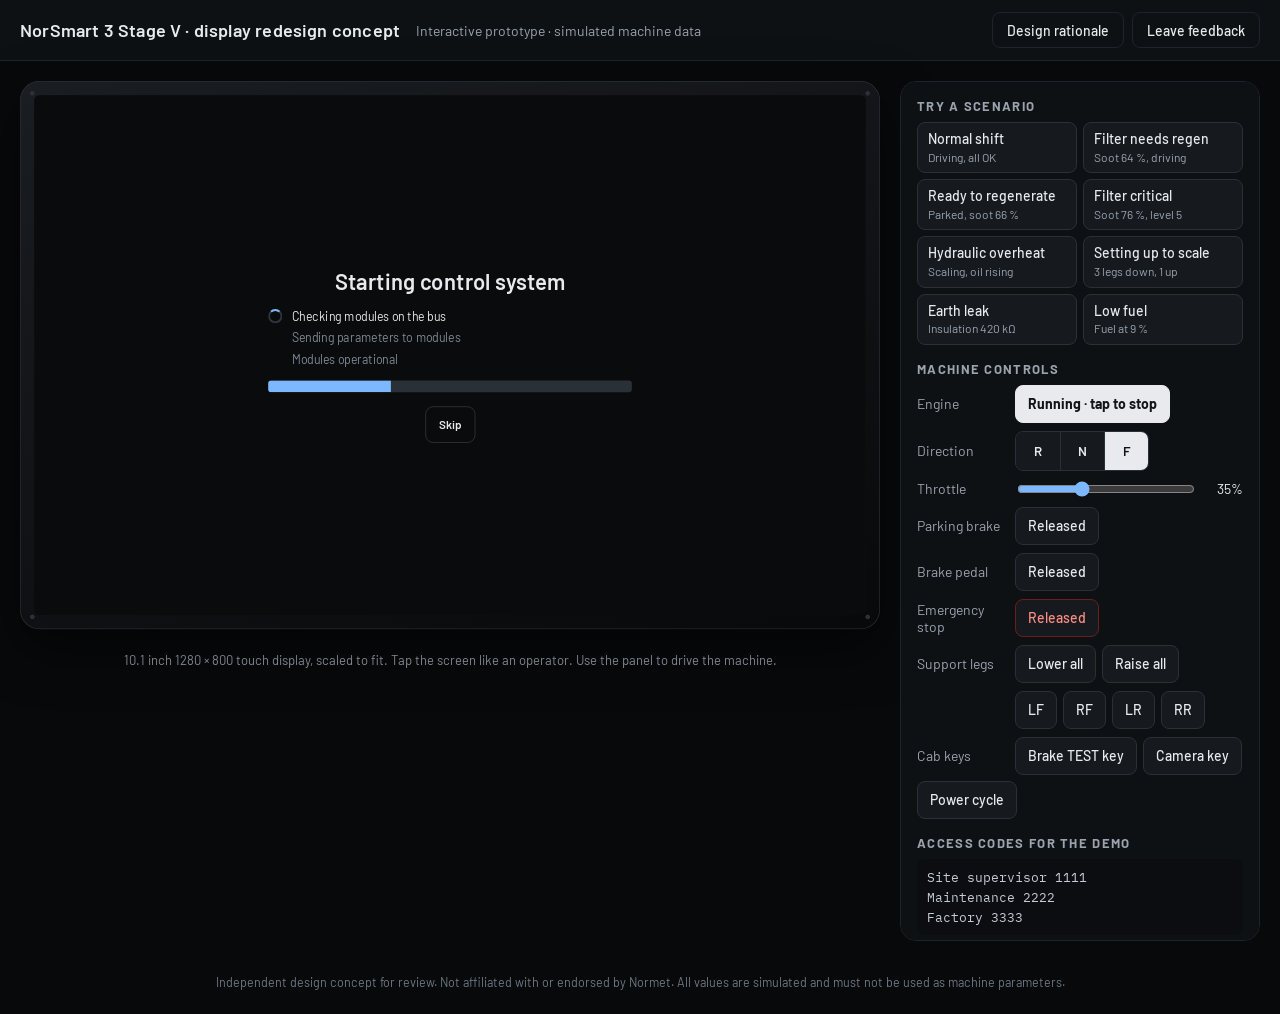
==== index.html @ 6295097f "NorSmart 3 Stage V display redesign concept: interactive prototype and rationale Co-Authored-By: Cla" ====
<!doctype html>
<html lang="en">
<head>
<meta charset="utf-8">
<meta name="viewport" content="width=device-width, initial-scale=1">
<title>NorSmart HMI Concept</title>
<meta name="description" content="Interactive redesign concept for the NorSmart 3 Stage V machine display. Simulated data.">
<link rel="preconnect" href="https://fonts.googleapis.com">
<link rel="preconnect" href="https://fonts.gstatic.com" crossorigin>
<link href="https://fonts.googleapis.com/css2?family=Barlow:wght@400;500;600;700;800&family=Barlow+Condensed:wght@500;600;700&family=IBM+Plex+Mono:wght@500&display=swap" rel="stylesheet">
<link rel="stylesheet" href="styles.css">
<link rel="icon" href="data:image/svg+xml,%3Csvg xmlns='http://www.w3.org/2000/svg' viewBox='0 0 24 24'%3E%3Crect width='24' height='24' rx='5' fill='%23121417'/%3E%3Cpath d='M5 17a7 7 0 1 1 14 0' fill='none' stroke='%237DB8FF' stroke-width='2.2' stroke-linecap='round'/%3E%3Cpath d='M12 15l3.5-3.5' stroke='%23E8EAED' stroke-width='2.2' stroke-linecap='round'/%3E%3C/svg%3E">
</head>
<body>
<header class="site-head">
  <h1>NorSmart 3 Stage V · display redesign concept</h1>
  <span class="sub">Interactive prototype · simulated machine data</span>
  <nav aria-label="Site">
    <a href="rationale.html">Design rationale</a>
    <a id="feedbackLink" href="https://github.com/ardakucuk87/norsmart-hmi-redesign/issues/new" target="_blank" rel="noopener">Leave feedback</a>
  </nav>
</header>

<div class="layout">
  <div class="stage">
    <div class="device-wrap" id="deviceWrap">
      <div class="device" id="device">
        <div class="screen" id="screen" role="application" aria-label="Machine display, 1280 by 800"></div>
      </div>
    </div>
    <p class="stage-note">10.1 inch 1280 × 800 touch display, scaled to fit. Tap the screen like an operator. Use the panel to drive the machine.</p>
  </div>

  <aside class="panel" aria-label="Reviewer controls">
    <div class="grp">
      <h2>Try a scenario</h2>
      <div class="scen" id="scenarios"></div>
    </div>

    <div class="grp">
      <h2>Machine controls</h2>
      <div class="row"><span class="lbl">Engine</span><button class="pbtn" data-p="engine" id="pEngine"></button></div>
      <div class="row"><span class="lbl">Direction</span><div class="seg" id="pDir"><button data-p="dir" data-v="R">R</button><button data-p="dir" data-v="N">N</button><button data-p="dir" data-v="F">F</button></div></div>
      <div class="row"><span class="lbl">Throttle</span><input type="range" id="pThrottle" min="0" max="100" value="35" aria-label="Throttle"><span id="pThrottleV" style="width:40px;text-align:right;font-size:14px">35%</span></div>
      <div class="row"><span class="lbl">Parking brake</span><button class="pbtn" data-p="park" id="pPark"></button></div>
      <div class="row"><span class="lbl">Brake pedal</span><button class="pbtn" data-p="pedal" id="pPedal"></button></div>
      <div class="row"><span class="lbl">Emergency stop</span><button class="pbtn estop danger" data-p="estop" id="pEstop"></button></div>
      <div class="row"><span class="lbl">Support legs</span>
        <button class="pbtn" data-p="legs" data-v="down">Lower all</button>
        <button class="pbtn" data-p="legs" data-v="up">Raise all</button>
      </div>
      <div class="row"><span class="lbl"></span>
        <button class="pbtn" data-p="leg" data-v="0" id="pLeg0">LF</button>
        <button class="pbtn" data-p="leg" data-v="1" id="pLeg1">RF</button>
        <button class="pbtn" data-p="leg" data-v="2" id="pLeg2">LR</button>
        <button class="pbtn" data-p="leg" data-v="3" id="pLeg3">RR</button>
      </div>
      <div class="row"><span class="lbl">Cab keys</span>
        <button class="pbtn" data-p="test">Brake TEST key</button>
        <button class="pbtn" data-p="camera">Camera key</button>
        <button class="pbtn" data-p="reboot">Power cycle</button>
      </div>
    </div>

    <div class="grp">
      <h2>Access codes for the demo</h2>
      <div class="codes">Site supervisor 1111<br>Maintenance 2222<br>Factory 3333</div>
    </div>

    <div class="grp">
      <h2>Things to try</h2>
      <ul class="try">
        <li>Pick “Ready to regenerate”, then run the regeneration on the Exhaust screen.</li>
        <li>Pick “Hydraulic overheat” and watch the alarm pop up and the gauge turn red.</li>
        <li>Lower the legs and try to drive. See how the display explains the block.</li>
        <li>Service: log in as Maintenance and change a parameter. Then undo it.</li>
        <li>Press the Brake TEST key and run the brake test.</li>
        <li>Switch to Day mode with the sun button at the top right.</li>
      </ul>
    </div>

    <div class="grp">
      <h2>Your notes</h2>
      <label class="sr" for="notes">Review notes</label>
      <textarea id="notes" placeholder="Type review notes here. They stay in this browser."></textarea>
      <div class="row"><button class="pbtn" id="copyNotes">Copy notes</button><span id="copyMsg" class="hint"></span></div>
    </div>
  </aside>
</div>

<p class="foot">Independent design concept for review. Not affiliated with or endorsed by Normet. All values are simulated and must not be used as machine parameters.</p>

<script src="app.js"></script>
</body>
</html>
---- styles.css ----
/* NorSmart 3 Stage V HMI redesign concept — styles */
:root {
  --page: #07090B; --page2: #0E1114; --pageLine: #1E242B; --pageTxt: #E8EAED; --pageMut: #9AA3AE;
  --scr: #121417; --top: #0C0E11; --nav: #0F1114; --panel: #1A1E23; --panel2: #15181C; --panel3: #22272E;
  --line: #262C34; --line2: #2E353E; --line3: #3A424C;
  --txt: #E8EAED; --txt2: #C5CBD3; --mut: #9AA3AE; --faint: #7F8995;
  --bar: #8D99A6; --track: #2A3038;
  --accent: #7DB8FF; --accentInk: #0B1A2B; --accentBg: #1F3A5C;
  --amber: #F2A93B; --amberInk: #1A1206; --amberTxt: #F7C77A; --amberSoft: rgba(242,169,59,.14);
  --red: #C8322A; --redInk: #FFFFFF; --redTxt: #FF6A5E; --redSoft: rgba(200,50,42,.16);
  --ok: #8FD3C7; --hot: #FF8A3D;
  --invBg: #E8EAED; --invTxt: #121417;
  --shadow: 0 30px 80px rgba(0,0,0,.55);
}
.screen.day {
  --scr: #E9ECEF; --top: #FFFFFF; --nav: #DDE2E7; --panel: #FFFFFF; --panel2: #F3F5F7; --panel3: #E6EAEE;
  --line: #CDD3DA; --line2: #C2C9D1; --line3: #A9B2BC;
  --txt: #0E1216; --txt2: #2B323A; --mut: #4E5863; --faint: #5E6873;
  --bar: #56616D; --track: #D6DBE1;
  --accent: #0B5CC4; --accentInk: #FFFFFF; --accentBg: #CFE1FA;
  --amber: #E39A1F; --amberInk: #1A1206; --amberTxt: #8A4B00; --amberSoft: rgba(227,154,31,.16);
  --red: #C02A21; --redInk: #FFFFFF; --redTxt: #B3261E; --redSoft: rgba(192,42,33,.10);
  --ok: #10795B; --hot: #C2410C;
  --invBg: #0E1216; --invTxt: #FFFFFF;
}

* { box-sizing: border-box; }
html, body { margin: 0; height: 100%; }
body {
  background: var(--page); color: var(--pageTxt);
  font-family: 'Barlow', system-ui, sans-serif; -webkit-font-smoothing: antialiased;
}
button { font-family: inherit; }
a { color: var(--accent); }

/* ---------- page shell ---------- */
.site-head {
  display: flex; align-items: center; gap: 16px; flex-wrap: wrap;
  padding: 12px 20px; border-bottom: 1px solid var(--pageLine); background: var(--page2);
}
.site-head h1 { margin: 0; font-size: 18px; font-weight: 600; letter-spacing: .01em; }
.site-head .sub { color: var(--pageMut); font-size: 14px; }
.site-head nav { margin-left: auto; display: flex; gap: 8px; flex-wrap: wrap; }
.site-head nav a, .site-head nav button {
  display: inline-flex; align-items: center; height: 36px; padding: 0 14px; border-radius: 8px;
  border: 1px solid var(--pageLine); color: var(--pageTxt); text-decoration: none; font-size: 14px; font-weight: 500;
  background: transparent; cursor: pointer;
}
.site-head nav a:hover, .site-head nav button:hover { border-color: #3A424C; background: #12161A; }

.layout { display: flex; gap: 20px; padding: 20px; align-items: flex-start; }
.stage { flex: 1; min-width: 0; display: flex; flex-direction: column; align-items: center; gap: 10px; }
.device-wrap { position: relative; }
.device {
  position: absolute; left: 0; top: 0; transform-origin: 0 0;
  padding: 22px; border-radius: 30px; background: linear-gradient(160deg, #1A1D21, #08090B);
  box-shadow: var(--shadow), inset 0 0 0 1px #2A2F35;
}
.device::after { /* mounting screws */
  content: ''; position: absolute; inset: 9px; border-radius: 22px; pointer-events: none;
  background:
    radial-gradient(circle at 10px 10px, #2C3137 3px, transparent 4px) top left / 50% 50% no-repeat,
    radial-gradient(circle at calc(100% - 10px) 10px, #2C3137 3px, transparent 4px) top right / 50% 50% no-repeat,
    radial-gradient(circle at 10px calc(100% - 10px), #2C3137 3px, transparent 4px) bottom left / 50% 50% no-repeat,
    radial-gradient(circle at calc(100% - 10px) calc(100% - 10px), #2C3137 3px, transparent 4px) bottom right / 50% 50% no-repeat;
}
.stage-note { color: var(--pageMut); font-size: 13px; text-align: center; }

/* ---------- reviewer panel ---------- */
.panel {
  width: 360px; flex: none; background: var(--page2); border: 1px solid var(--pageLine); border-radius: 16px;
  padding: 16px; display: flex; flex-direction: column; gap: 16px; position: sticky; top: 20px;
  max-height: calc(100vh - 40px); overflow: auto;
}
.panel h2 { margin: 0; font-size: 13px; font-weight: 700; letter-spacing: .1em; text-transform: uppercase; color: var(--pageMut); }
.panel .grp { display: flex; flex-direction: column; gap: 8px; }
.panel .row { display: flex; gap: 6px; flex-wrap: wrap; align-items: center; }
.panel .lbl { font-size: 14px; color: var(--pageMut); width: 92px; flex: none; }
.pbtn {
  height: 38px; padding: 0 12px; border-radius: 8px; border: 1px solid #2A3038; background: #161A1F;
  color: var(--pageTxt); font-size: 14px; font-weight: 500; cursor: pointer;
}
.pbtn:hover { border-color: #46505C; }
.pbtn.on { background: #E8EAED; color: #121417; border-color: #E8EAED; font-weight: 700; }
.pbtn.danger.on { background: #C8322A; color: #fff; border-color: #C8322A; }
.pbtn.estop { border-color: #6B1F1A; color: #FF8C82; }
.seg { display: inline-flex; border: 1px solid #2A3038; border-radius: 8px; overflow: hidden; }
.seg button { height: 38px; min-width: 44px; padding: 0 10px; border: 0; background: #161A1F; color: var(--pageTxt); font-weight: 600; cursor: pointer; }
.seg button + button { border-left: 1px solid #2A3038; }
.seg button.on { background: #E8EAED; color: #121417; }
.scen { display: grid; grid-template-columns: 1fr 1fr; gap: 6px; }
.scen .pbtn { height: auto; min-height: 44px; padding: 8px 10px; text-align: left; line-height: 1.2; }
.scen .pbtn small { display: block; color: var(--pageMut); font-size: 12px; font-weight: 400; margin-top: 2px; }
.panel input[type=range] { flex: 1; accent-color: #7DB8FF; }
.panel .hint { font-size: 13px; color: var(--pageMut); line-height: 1.45; margin: 0; }
.panel .codes { font-family: 'IBM Plex Mono', monospace; font-size: 12.5px; color: #C5CBD3; background: #0B0D10; border-radius: 8px; padding: 8px 10px; line-height: 1.6; }
.panel textarea {
  width: 100%; min-height: 90px; resize: vertical; border-radius: 8px; border: 1px solid #2A3038; background: #0B0D10;
  color: var(--pageTxt); font: 14px/1.45 'Barlow', sans-serif; padding: 8px 10px;
}
.panel ul.try { margin: 0; padding-left: 18px; font-size: 13.5px; color: #C5CBD3; line-height: 1.55; }
.foot { color: #6E7884; font-size: 12.5px; padding: 0 20px 24px; text-align: center; }

@media (max-width: 1100px) {
  .layout { flex-direction: column; align-items: stretch; padding: 12px; }
  .panel { width: auto; position: static; max-height: none; }
  .site-head { padding: 10px 14px; }
}

/* ---------- the HMI screen (1280 x 800 logical px) ---------- */
.screen {
  width: 1280px; height: 800px; position: relative; overflow: hidden; border-radius: 8px;
  background: var(--scr); color: var(--txt); display: flex; flex-direction: column;
  font-family: 'Barlow', system-ui, sans-serif; user-select: none; -webkit-user-select: none;
}
.screen button { cursor: pointer; color: inherit; }
.screen button:disabled { cursor: not-allowed; }
.screen :focus-visible { outline: 3px solid var(--accent); outline-offset: 2px; }
.dimmer { position: absolute; inset: 0; pointer-events: none; background: #000; z-index: 90; }
.num { font-family: 'Barlow Condensed', sans-serif; font-variant-numeric: tabular-nums; font-weight: 600; }
.mono { font-family: 'IBM Plex Mono', monospace; }
.mut { color: var(--mut); }

.topbar {
  height: 64px; flex: none; display: flex; align-items: center; gap: 12px; padding: 0 16px 0 14px;
  background: var(--top); border-bottom: 1px solid var(--line);
}
.chip {
  display: inline-flex; align-items: center; gap: 8px; height: 44px; padding: 0 14px; border-radius: 8px; border: 0;
  font-weight: 700; font-size: 18px; white-space: nowrap;
}
.chip svg { width: 20px; height: 20px; flex: none; }
.chip.alarm { background: var(--red); color: var(--redInk); }
.chip.warn { background: var(--amber); color: var(--amberInk); }
.chip.info { background: var(--panel3); color: var(--txt2); font-weight: 600; }
.chip.clear { background: transparent; border: 1px solid var(--line2); color: var(--mut); font-weight: 600; font-size: 17px; }
.chip.hot { background: transparent; border: 2px solid var(--hot); color: var(--hot); }
.chip.new { animation: pulse 1.2s ease-in-out infinite; }
@keyframes pulse { 50% { filter: brightness(1.25); box-shadow: 0 0 0 4px rgba(255,255,255,.12); } }
.top-title { flex: 1; min-width: 0; display: flex; align-items: baseline; justify-content: center; gap: 12px; white-space: nowrap; overflow: hidden; }
.top-title b { font-size: 22px; font-weight: 600; letter-spacing: .02em; }
.top-title span { font-size: 15px; color: var(--mut); overflow: hidden; text-overflow: ellipsis; }
.tbtn {
  display: inline-flex; align-items: center; justify-content: center; gap: 8px; height: 44px; min-width: 44px; padding: 0 12px;
  border-radius: 22px; border: 1px solid var(--line2); background: var(--panel3); color: var(--txt2); font-size: 15px; font-weight: 600;
}
.tbtn svg { width: 20px; height: 20px; }
.tbtn.lvl2 { background: #2B2440; color: #D9CCFF; border-color: #463A6B; }
.screen.day .tbtn.lvl2 { background: #ECE6FF; color: #3E2A86; border-color: #C9BDF2; }
.clock { font-family: 'Barlow Condensed', sans-serif; font-size: 26px; font-weight: 600; font-variant-numeric: tabular-nums; min-width: 66px; text-align: right; }

.body { flex: 1; display: flex; min-height: 0; }
.rail { width: 112px; flex: none; background: var(--nav); border-right: 1px solid var(--line); display: flex; flex-direction: column; gap: 6px; padding: 10px; }
.rail button {
  position: relative; height: 98px; border-radius: 12px; border: 0; background: transparent; color: var(--mut);
  display: flex; flex-direction: column; align-items: center; justify-content: center; gap: 6px; font-size: 15px; font-weight: 500;
}
.rail button svg { width: 28px; height: 28px; }
.rail button:hover { background: var(--panel3); color: var(--txt); }
.rail button.on { background: var(--accentBg); color: var(--txt); font-weight: 700; }
.rail .dot { position: absolute; top: 14px; right: 24px; width: 12px; height: 12px; border-radius: 6px; background: var(--amber); }
.rail .dot.red { background: var(--red); }
.rail .badge { position: absolute; top: 10px; right: 16px; min-width: 24px; height: 24px; padding: 0 6px; border-radius: 12px; background: var(--red); color: #fff; font-size: 14px; font-weight: 700; display: flex; align-items: center; justify-content: center; }

.main { flex: 1; min-width: 0; padding: 20px 24px; display: flex; gap: 20px; position: relative; }
.col { display: flex; flex-direction: column; gap: 16px; min-width: 0; }
.card { background: var(--panel); border: 1px solid var(--line); border-radius: 16px; }
.card.pad { padding: 16px 22px; }
.card.warn { border-color: var(--amber); }
.card.alarm { border-color: var(--red); }
.card-h { display: flex; justify-content: space-between; align-items: baseline; gap: 12px; }
.card-h h2, .card-h h3 { margin: 0; font-size: 22px; font-weight: 600; }
.card-h h3 { font-size: 17px; }
.kicker { font-size: 13px; font-weight: 700; letter-spacing: .08em; text-transform: uppercase; color: var(--mut); }

.btn {
  display: inline-flex; align-items: center; justify-content: center; gap: 8px; min-height: 56px; padding: 0 20px;
  border-radius: 12px; border: 1px solid var(--line3); background: transparent; color: var(--txt); font-size: 18px; font-weight: 600;
}
.btn svg { width: 22px; height: 22px; }
.btn:hover:not(:disabled) { background: var(--panel3); }
.btn.pri { background: var(--invBg); color: var(--invTxt); border-color: var(--invBg); font-weight: 700; }
.btn.pri:hover:not(:disabled) { filter: brightness(.92); background: var(--invBg); }
.btn.go { background: var(--accent); color: var(--accentInk); border-color: var(--accent); font-weight: 700; }
.btn.go:hover:not(:disabled) { filter: brightness(1.08); background: var(--accent); }
.btn.amber { background: var(--amber); color: var(--amberInk); border-color: var(--amber); font-weight: 700; }
.btn.amber:hover:not(:disabled) { filter: brightness(1.06); background: var(--amber); }
.btn.danger { background: var(--red); color: #fff; border-color: var(--red); font-weight: 700; }
.btn.danger:hover:not(:disabled) { filter: brightness(1.08); background: var(--red); }
.btn:disabled { background: var(--panel3); color: var(--faint); border-color: var(--panel3); }
.btn.sm { min-height: 44px; padding: 0 14px; font-size: 16px; border-radius: 10px; }
.btn.block { width: 100%; }

.pill { display: inline-flex; align-items: center; height: 30px; padding: 0 10px; border-radius: 6px; font-size: 15px; font-weight: 700; white-space: nowrap; }
.pill.on { background: var(--invBg); color: var(--invTxt); }
.pill.off { border: 1px solid var(--line3); color: var(--mut); font-weight: 600; }
.pill.warn { background: var(--amber); color: var(--amberInk); }
.pill.alarm { background: var(--red); color: #fff; }
.pill.ok { border: 1px solid var(--ok); color: var(--ok); }
.pill.acc { background: var(--accent); color: var(--accentInk); }

.okdot, .baddot, .alarmdot { flex: none; width: 22px; height: 22px; border-radius: 11px; }
.okdot { background: var(--ok); }
.baddot { border: 3px solid var(--amber); }
.alarmdot { border: 3px solid var(--red); }

/* gauges */
.gauge { flex: 1; display: grid; grid-template-columns: 178px minmax(0,1fr) 122px; align-items: center; gap: 16px; border-bottom: 1px solid var(--line); }
.gauge:last-child { border-bottom: 0; }
.gauge .gl { font-size: 17px; font-weight: 500; color: var(--txt2); }
.gauge .gv { text-align: right; font-size: 28px; }
.gauge .gv small { font-family: 'Barlow', sans-serif; font-size: 15px; font-weight: 500; color: var(--mut); }
.track { position: relative; height: 12px; border-radius: 3px; background: var(--track); }
.fill { position: absolute; left: 0; top: 0; bottom: 0; border-radius: 3px; background: var(--bar); transition: width .25s linear; }
.tick { position: absolute; top: -5px; bottom: -5px; width: 3px; margin-left: -1px; border-radius: 1px; background: var(--txt); opacity: .9; }
.st-warn .gl, .st-warn .gv { color: var(--amberTxt); }
.st-warn .fill { background: var(--amber); }
.st-alarm .gl, .st-alarm .gv { color: var(--redTxt); }
.st-alarm .fill { background: var(--redTxt); }
.st-alarm { background: var(--redSoft); border-radius: 8px; }

.dirbox { width: 64px; height: 64px; border-radius: 12px; border: 1px solid var(--line2); color: var(--faint); display: flex; align-items: center; justify-content: center; font-family: 'Barlow Condensed', sans-serif; font-size: 36px; font-weight: 600; }
.dirbox.on { background: var(--invBg); color: var(--invTxt); border-color: var(--invBg); font-weight: 700; }

.ind {
  display: inline-flex; align-items: center; gap: 8px; height: 46px; padding: 0 14px; border-radius: 10px; border: 0;
  font-size: 16px; font-weight: 600; white-space: nowrap; background: var(--panel3); color: var(--txt2);
}
.ind.alarm { background: var(--red); color: #fff; }
.ind.warn { background: var(--amber); color: var(--amberInk); }
.ind.go { background: transparent; border: 1px solid var(--line2); }

.hold { position: relative; overflow: hidden; }
.hold .prog { position: absolute; left: 0; top: 0; bottom: 0; width: 0; background: var(--accent); opacity: .35; }
.hold.holding .prog { width: 100%; transition: width 2s linear; }

/* tabs */
.tabs { display: flex; gap: 6px; background: var(--panel2); border: 1px solid var(--line); border-radius: 12px; padding: 5px; }
.tabs button { flex: 1; height: 50px; border-radius: 8px; border: 0; background: transparent; color: var(--mut); font-size: 17px; font-weight: 600; }
.tabs button.on { background: var(--invBg); color: var(--invTxt); }

/* lists */
.alist { display: flex; flex-direction: column; gap: 8px; overflow: auto; flex: 1; padding-right: 2px; }
.arow {
  display: flex; align-items: center; gap: 14px; min-height: 86px; padding: 10px 14px; border-radius: 14px; width: 100%;
  background: var(--panel); border: 2px solid var(--line); text-align: left;
}
.arow.sel { border-color: var(--accent); background: var(--panel3); }
.sev { flex: none; width: 40px; height: 40px; display: flex; align-items: center; justify-content: center; font-weight: 800; font-size: 22px; }
.sev.alarm { background: var(--red); color: #fff; border-radius: 6px; }
.sev.warn { background: var(--amber); color: var(--amberInk); border-radius: 20px; }
.sev.info { background: var(--panel3); color: var(--txt); border-radius: 4px; border: 1px solid var(--line3); }
.arow .t { font-size: 18px; font-weight: 600; color: var(--txt); display: block; }
.arow .s { font-size: 15px; color: var(--mut); display: block; margin-top: 2px; }
.empty { flex: 1; display: flex; flex-direction: column; align-items: center; justify-content: center; gap: 10px; color: var(--mut); font-size: 18px; text-align: center; }

.check { display: flex; align-items: center; gap: 14px; min-height: 50px; padding: 4px 8px 4px 14px; border-radius: 10px; background: var(--panel2); border: 1px solid transparent; }
.check.bad { border-color: var(--amber); }
.check .ct { flex: 1; font-size: 17px; line-height: 1.25; }
.check .ct small { display: block; font-size: 14.5px; color: var(--mut); }
.check .cv { font-size: 15px; color: var(--mut); font-variant-numeric: tabular-nums; white-space: nowrap; }

.kv { display: grid; grid-template-columns: repeat(2, minmax(0,1fr)); gap: 8px 20px; }
.kv > div { display: flex; align-items: center; justify-content: space-between; gap: 10px; min-height: 46px; padding: 0 12px; border-radius: 8px; background: var(--panel2); font-size: 16px; }
.kv > div > span:first-child { color: var(--txt2); }
.stat { background: var(--panel); border: 1px solid var(--line); border-radius: 12px; padding: 10px 14px; }
.stat .k { font-size: 14px; color: var(--mut); }
.stat .v { font-family: 'Barlow Condensed', sans-serif; font-size: 30px; font-weight: 600; font-variant-numeric: tabular-nums; }
.stat .v small { font-family: 'Barlow', sans-serif; font-size: 15px; font-weight: 500; color: var(--mut); }

/* legs diagram */
.legmap { position: relative; width: 440px; flex: none; overflow: hidden; }
.legmap .part { position: absolute; border-radius: 6px; background: var(--line3); }
.legbtn {
  position: absolute; width: 128px; height: 80px; border-radius: 12px; display: flex; flex-direction: column; align-items: center; justify-content: center; gap: 2px;
  border: 3px solid var(--line3); background: var(--line3); color: var(--txt);
}
.legbtn.up { background: var(--amberSoft); color: var(--amberTxt); border-color: var(--amber); }
.legbtn.moving { border-style: dashed; }
.legbtn.sel { outline: 4px solid var(--accent); outline-offset: 3px; }
.legbtn small { font-size: 15px; font-weight: 600; opacity: .85; }
.legbtn b { font-size: 19px; }

/* service directory */
.dir { flex: 1; display: grid; grid-template-columns: repeat(2, minmax(0,1fr)); gap: 12px; align-content: start; overflow: auto; }
.dgrp { background: var(--panel); border: 1px solid var(--line); border-radius: 14px; padding: 12px 14px; display: flex; flex-direction: column; gap: 10px; }
.dgrp .items { display: flex; flex-wrap: wrap; gap: 8px; }
.ditem { height: 44px; padding: 0 12px; border-radius: 8px; border: 1px solid var(--line2); background: var(--panel3); color: var(--txt); font-size: 15px; font-weight: 500; display: inline-flex; align-items: center; gap: 6px; }
.ditem:hover { border-color: var(--accent); }
.ditem.sel { background: var(--accentBg); border-color: var(--accent); }
.ditem.locked { background: transparent; border-style: dashed; color: var(--mut); }
.ditem svg { width: 15px; height: 15px; }
.search { display: flex; align-items: center; gap: 12px; height: 56px; padding: 0 8px 0 16px; border-radius: 12px; background: var(--panel); border: 1px solid var(--line2); }
.search input { flex: 1; height: 100%; border: 0; background: transparent; color: var(--txt); font: 500 18px 'Barlow', sans-serif; outline: none; }
.search input::placeholder { color: var(--faint); }
.search svg { width: 22px; height: 22px; color: var(--mut); }

.keypad { display: grid; grid-template-columns: repeat(3, minmax(0,1fr)); gap: 8px; }
.keypad button { height: 54px; border-radius: 10px; border: 1px solid var(--line2); background: var(--panel3); font: 600 24px 'Barlow Condensed', sans-serif; }
.keypad button:hover { border-color: var(--accent); }
.entry { display: flex; align-items: baseline; justify-content: space-between; height: 74px; padding: 0 18px; border-radius: 12px; background: var(--panel2); border: 2px solid var(--line2); }
.entry.bad { border-color: var(--redTxt); }
.entry.chg { border-color: var(--amber); }
.entry .num { font-size: 50px; }

.prow { display: flex; align-items: center; gap: 12px; min-height: 62px; padding: 6px 8px 6px 14px; border-radius: 10px; background: var(--panel2); border: 1px solid transparent; width: 100%; text-align: left; }
.prow:hover { border-color: var(--line3); }
.prow .pn { flex: 1; font-size: 17px; }
.prow .pn small { display: block; font-size: 14px; color: var(--mut); }
.prow .pv { font-size: 24px; }

.progress { height: 18px; border-radius: 5px; background: var(--track); overflow: hidden; }
.progress > div { height: 100%; background: var(--accent); transition: width .25s linear; }

.table { width: 100%; border-collapse: collapse; font-size: 16px; }
.table td, .table th { text-align: left; padding: 10px 8px; border-bottom: 1px solid var(--line); }
.table th { font-size: 13px; color: var(--mut); text-transform: uppercase; letter-spacing: .06em; font-weight: 700; }
.table td.r, .table th.r { text-align: right; font-variant-numeric: tabular-nums; }

.mod { display: flex; align-items: center; gap: 12px; min-height: 52px; padding: 4px 12px; border-radius: 10px; background: var(--panel2); border: 2px solid transparent; width: 100%; text-align: left; font-size: 16px; }
.mod.sel { border-color: var(--accent); }
.mod .mn { flex: 1; }

/* overlays */
.overlay { position: absolute; inset: 0; z-index: 50; background: rgba(5,7,9,.72); display: flex; align-items: center; justify-content: center; }
.screen.day .overlay { background: rgba(20,24,28,.45); }
.dialog { width: 720px; max-height: 720px; background: var(--panel); border: 1px solid var(--line2); border-radius: 18px; padding: 26px 30px; display: flex; flex-direction: column; gap: 16px; box-shadow: 0 20px 60px rgba(0,0,0,.5); }
.dialog.alarm { border: 3px solid var(--red); }
.dialog.wide { width: 1040px; }
.dialog h2 { margin: 0; font-size: 30px; line-height: 1.15; font-weight: 600; }
.dialog p { margin: 0; font-size: 18px; line-height: 1.45; color: var(--txt2); }
.dialog .acts { display: flex; gap: 12px; margin-top: 4px; }
.dialog .acts .btn { flex: 1; }
.lvlgrid { display: grid; grid-template-columns: repeat(4, minmax(0,1fr)); gap: 10px; }
.lvl { min-height: 96px; border-radius: 12px; border: 2px solid var(--line2); background: var(--panel2); padding: 10px 12px; text-align: left; display: flex; flex-direction: column; gap: 4px; }
.lvl b { font-size: 18px; }
.lvl small { font-size: 14px; color: var(--mut); line-height: 1.3; }
.lvl.sel { border-color: var(--accent); background: var(--accentBg); }
.indgrid { display: grid; grid-template-columns: repeat(3, minmax(0,1fr)); gap: 8px; overflow: auto; }
.indcell { display: flex; align-items: center; gap: 10px; min-height: 50px; padding: 4px 12px; border-radius: 10px; background: var(--panel2); font-size: 16px; }
.indcell .lamp { flex: none; width: 16px; height: 16px; border-radius: 8px; border: 2px solid var(--line3); }
.indcell.on-info .lamp { background: var(--txt2); border-color: var(--txt2); }
.indcell.on-warn { background: var(--amberSoft); }
.indcell.on-warn .lamp { background: var(--amber); border-color: var(--amber); }
.indcell.on-alarm { background: var(--redSoft); }
.indcell.on-alarm .lamp { background: var(--red); border-color: var(--red); }
.indcell.off { color: var(--mut); }

.toast {
  position: absolute; left: 50%; bottom: 26px; transform: translateX(-50%); z-index: 70;
  background: var(--invBg); color: var(--invTxt); border-radius: 12px; padding: 14px 22px; font-size: 18px; font-weight: 600;
  box-shadow: 0 10px 30px rgba(0,0,0,.4); display: flex; align-items: center; gap: 12px; max-width: 900px;
}
.toast svg { width: 22px; height: 22px; flex: none; }

/* camera */
.cam { position: absolute; inset: 0; z-index: 60; background: #000; display: flex; flex-direction: column; }
.cam-view { flex: 1; position: relative; overflow: hidden; background: radial-gradient(ellipse at 50% 35%, #3a3a36 0%, #1d1d1b 45%, #0a0a09 80%); }
.cam-view.front { background: radial-gradient(ellipse at 50% 40%, #39403f 0%, #1a1f1e 50%, #070908 82%); }
.cam-view.boom { background: radial-gradient(ellipse at 50% 30%, #4a4237 0%, #231f1a 45%, #0b0a08 80%); }
.cam-view .noise { position: absolute; inset: 0; opacity: .08; background-image: repeating-linear-gradient(0deg, #fff 0 1px, transparent 1px 3px); animation: scan 6s linear infinite; }
@keyframes scan { to { background-position: 0 300px; } }
.cam-view .rock { position: absolute; border-radius: 40%; background: #2b2a26; filter: blur(2px); }
.cam-guide { position: absolute; left: 50%; bottom: 0; transform: translateX(-50%); width: 760px; height: 520px; }
.cam-guide i { position: absolute; left: 0; right: 0; height: 4px; border-radius: 2px; }
.cam-bar { height: 96px; display: flex; align-items: center; gap: 12px; padding: 0 20px; background: #0C0E11; border-top: 1px solid #262C34; color: #E8EAED; }
.cam-tag { position: absolute; top: 18px; left: 20px; background: rgba(0,0,0,.55); color: #fff; padding: 8px 14px; border-radius: 8px; font-size: 18px; font-weight: 600; }
.cam-rec { position: absolute; top: 18px; right: 20px; background: rgba(0,0,0,.55); color: #fff; padding: 8px 14px; border-radius: 8px; font-size: 16px; font-family: 'IBM Plex Mono', monospace; }

/* boot */
.boot { position: absolute; inset: 0; z-index: 80; background: #090B0D; color: #E8EAED; display: flex; flex-direction: column; align-items: center; justify-content: center; gap: 22px; }
.boot h2 { margin: 0; font-size: 34px; font-weight: 600; }
.boot .steps { width: 560px; display: flex; flex-direction: column; gap: 10px; }
.boot .step { display: flex; align-items: center; gap: 14px; font-size: 19px; color: #7F8995; }
.boot .step.done { color: #E8EAED; }
.boot .step.now { color: #E8EAED; }
.boot .spin { width: 22px; height: 22px; border-radius: 11px; border: 3px solid #2E353E; border-top-color: #7DB8FF; animation: spin .8s linear infinite; flex: none; }
@keyframes spin { to { transform: rotate(360deg); } }
.boot .progress { width: 560px; background: #2A3038; }

.scroll { overflow: auto; }
.mini { font-size: 15px; color: var(--mut); line-height: 1.4; margin: 0; }
.sr { position: absolute; width: 1px; height: 1px; overflow: hidden; clip: rect(0 0 0 0); white-space: nowrap; }
.blink { animation: blink 1s steps(2, start) infinite; }
@keyframes blink { to { visibility: hidden; } }
@media (prefers-reduced-motion: reduce) { .chip.new, .blink, .cam-view .noise { animation: none; } }
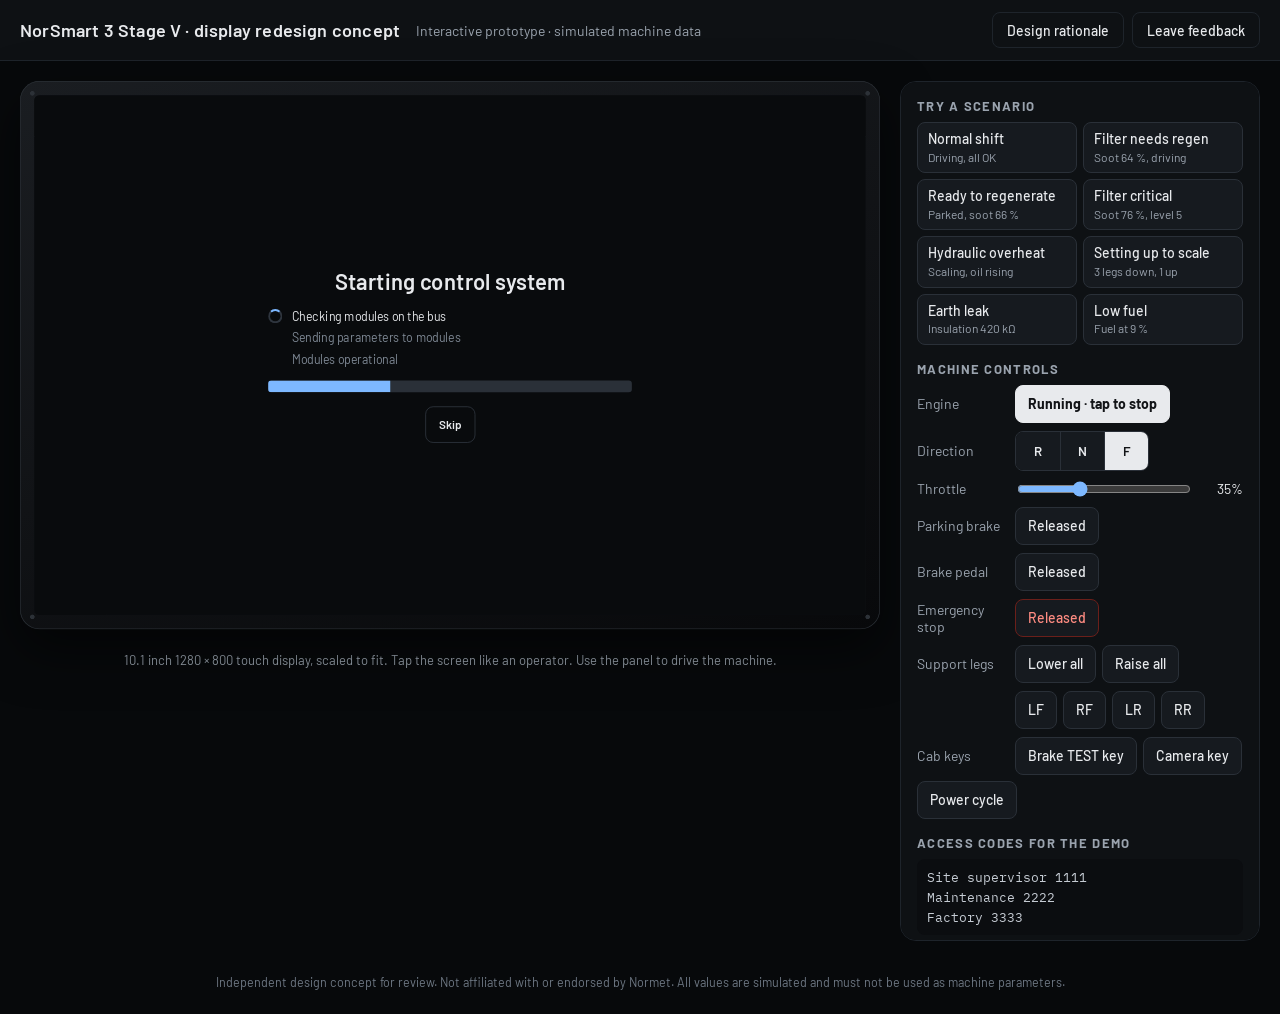
==== commit e993edc0: "Add English/Turkish language switch across display, reviewer panel and rationale - EN/TR toggle in t" ====
--- a/index.html
+++ b/index.html
@@ -4,20 +4,20 @@
 <meta charset="utf-8">
 <meta name="viewport" content="width=device-width, initial-scale=1">
 <title>NorSmart HMI Concept</title>
-<meta name="description" content="Interactive redesign concept for the NorSmart 3 Stage V machine display. Simulated data.">
+<meta name="description" content="Interactive redesign concept for the NorSmart 3 Stage V machine display, in English and Turkish. Simulated data.">
 <link rel="preconnect" href="https://fonts.googleapis.com">
 <link rel="preconnect" href="https://fonts.gstatic.com" crossorigin>
 <link href="https://fonts.googleapis.com/css2?family=Barlow:wght@400;500;600;700;800&family=Barlow+Condensed:wght@500;600;700&family=IBM+Plex+Mono:wght@500&display=swap" rel="stylesheet">
-<link rel="stylesheet" href="styles.css">
+<link rel="stylesheet" href="styles.css?v=3">
 <link rel="icon" href="data:image/svg+xml,%3Csvg xmlns='http://www.w3.org/2000/svg' viewBox='0 0 24 24'%3E%3Crect width='24' height='24' rx='5' fill='%23121417'/%3E%3Cpath d='M5 17a7 7 0 1 1 14 0' fill='none' stroke='%237DB8FF' stroke-width='2.2' stroke-linecap='round'/%3E%3Cpath d='M12 15l3.5-3.5' stroke='%23E8EAED' stroke-width='2.2' stroke-linecap='round'/%3E%3C/svg%3E">
 </head>
 <body>
 <header class="site-head">
-  <h1>NorSmart 3 Stage V · display redesign concept</h1>
-  <span class="sub">Interactive prototype · simulated machine data</span>
+  <h1 data-i18n="NorSmart 3 Stage V · display redesign concept">NorSmart 3 Stage V · display redesign concept</h1>
+  <span class="sub" data-i18n="Interactive prototype · simulated machine data">Interactive prototype · simulated machine data</span>
   <nav aria-label="Site">
-    <a href="rationale.html">Design rationale</a>
-    <a id="feedbackLink" href="https://github.com/ardakucuk87/norsmart-hmi-redesign/issues/new" target="_blank" rel="noopener">Leave feedback</a>
+    <a id="rationaleLink" href="rationale.html" data-i18n="Design rationale">Design rationale</a>
+    <a id="feedbackLink" href="https://github.com/ardakucuk87/norsmart-hmi-redesign/issues/new" target="_blank" rel="noopener" data-i18n="Leave feedback">Leave feedback</a>
   </nav>
 </header>
 
@@ -28,68 +28,70 @@
         <div class="screen" id="screen" role="application" aria-label="Machine display, 1280 by 800"></div>
       </div>
     </div>
-    <p class="stage-note">10.1 inch 1280 × 800 touch display, scaled to fit. Tap the screen like an operator. Use the panel to drive the machine.</p>
+    <p class="stage-note" data-i18n="10.1 inch 1280 × 800 touch display, scaled to fit. Tap the screen like an operator. Use the panel to drive the machine.">10.1 inch 1280 × 800 touch display, scaled to fit. Tap the screen like an operator. Use the panel to drive the machine.</p>
   </div>
 
   <aside class="panel" aria-label="Reviewer controls">
     <div class="grp">
-      <h2>Try a scenario</h2>
+      <h2 data-i18n="Try a scenario">Try a scenario</h2>
       <div class="scen" id="scenarios"></div>
     </div>
 
     <div class="grp">
-      <h2>Machine controls</h2>
-      <div class="row"><span class="lbl">Engine</span><button class="pbtn" data-p="engine" id="pEngine"></button></div>
-      <div class="row"><span class="lbl">Direction</span><div class="seg" id="pDir"><button data-p="dir" data-v="R">R</button><button data-p="dir" data-v="N">N</button><button data-p="dir" data-v="F">F</button></div></div>
-      <div class="row"><span class="lbl">Throttle</span><input type="range" id="pThrottle" min="0" max="100" value="35" aria-label="Throttle"><span id="pThrottleV" style="width:40px;text-align:right;font-size:14px">35%</span></div>
-      <div class="row"><span class="lbl">Parking brake</span><button class="pbtn" data-p="park" id="pPark"></button></div>
-      <div class="row"><span class="lbl">Brake pedal</span><button class="pbtn" data-p="pedal" id="pPedal"></button></div>
-      <div class="row"><span class="lbl">Emergency stop</span><button class="pbtn estop danger" data-p="estop" id="pEstop"></button></div>
-      <div class="row"><span class="lbl">Support legs</span>
-        <button class="pbtn" data-p="legs" data-v="down">Lower all</button>
-        <button class="pbtn" data-p="legs" data-v="up">Raise all</button>
+      <h2 data-i18n="Machine controls">Machine controls</h2>
+      <div class="row"><span class="lbl" data-i18n="Engine">Engine</span><button class="pbtn" data-p="engine" id="pEngine"></button></div>
+      <div class="row"><span class="lbl" data-i18n="Direction">Direction</span><div class="seg" id="pDir"><button data-p="dir" data-v="R">R</button><button data-p="dir" data-v="N">N</button><button data-p="dir" data-v="F">F</button></div></div>
+      <div class="row"><span class="lbl" data-i18n="Throttle">Throttle</span><input type="range" id="pThrottle" min="0" max="100" value="35" aria-label="Throttle" data-i18n-aria="Throttle"><span id="pThrottleV" style="width:44px;text-align:right;font-size:14px">35%</span></div>
+      <div class="row"><span class="lbl" data-i18n="Parking brake">Parking brake</span><button class="pbtn" data-p="park" id="pPark"></button></div>
+      <div class="row"><span class="lbl" data-i18n="Brake pedal">Brake pedal</span><button class="pbtn" data-p="pedal" id="pPedal"></button></div>
+      <div class="row"><span class="lbl" data-i18n="Emergency stop">Emergency stop</span><button class="pbtn estop danger" data-p="estop" id="pEstop"></button></div>
+      <div class="row"><span class="lbl" data-i18n="Support legs">Support legs</span>
+        <button class="pbtn" data-p="legs" data-v="down" data-i18n="Lower all">Lower all</button>
+        <button class="pbtn" data-p="legs" data-v="up" data-i18n="Raise all">Raise all</button>
       </div>
       <div class="row"><span class="lbl"></span>
-        <button class="pbtn" data-p="leg" data-v="0" id="pLeg0">LF</button>
-        <button class="pbtn" data-p="leg" data-v="1" id="pLeg1">RF</button>
-        <button class="pbtn" data-p="leg" data-v="2" id="pLeg2">LR</button>
-        <button class="pbtn" data-p="leg" data-v="3" id="pLeg3">RR</button>
+        <button class="pbtn" data-p="leg" data-v="0" id="pLeg0" data-i18n="LF">LF</button>
+        <button class="pbtn" data-p="leg" data-v="1" id="pLeg1" data-i18n="RF">RF</button>
+        <button class="pbtn" data-p="leg" data-v="2" id="pLeg2" data-i18n="LR">LR</button>
+        <button class="pbtn" data-p="leg" data-v="3" id="pLeg3" data-i18n="RR">RR</button>
       </div>
-      <div class="row"><span class="lbl">Cab keys</span>
-        <button class="pbtn" data-p="test">Brake TEST key</button>
-        <button class="pbtn" data-p="camera">Camera key</button>
-        <button class="pbtn" data-p="reboot">Power cycle</button>
+      <div class="row"><span class="lbl" data-i18n="Cab keys">Cab keys</span>
+        <button class="pbtn" data-p="test" data-i18n="Brake TEST key">Brake TEST key</button>
+        <button class="pbtn" data-p="camera" data-i18n="Camera key">Camera key</button>
+        <button class="pbtn" data-p="reboot" data-i18n="Power cycle">Power cycle</button>
       </div>
     </div>
 
     <div class="grp">
-      <h2>Access codes for the demo</h2>
-      <div class="codes">Site supervisor 1111<br>Maintenance 2222<br>Factory 3333</div>
+      <h2 data-i18n="Access codes for the demo">Access codes for the demo</h2>
+      <div class="codes"><span data-i18n="Site supervisor">Site supervisor</span> 1111<br><span data-i18n="Maintenance">Maintenance</span> 2222<br><span data-i18n="Factory">Factory</span> 3333</div>
     </div>
 
     <div class="grp">
-      <h2>Things to try</h2>
+      <h2 data-i18n="Things to try">Things to try</h2>
       <ul class="try">
-        <li>Pick “Ready to regenerate”, then run the regeneration on the Exhaust screen.</li>
-        <li>Pick “Hydraulic overheat” and watch the alarm pop up and the gauge turn red.</li>
-        <li>Lower the legs and try to drive. See how the display explains the block.</li>
-        <li>Service: log in as Maintenance and change a parameter. Then undo it.</li>
-        <li>Press the Brake TEST key and run the brake test.</li>
-        <li>Switch to Day mode with the sun button at the top right.</li>
+        <li data-i18n="Switch the language with the EN / TR button at the top of the display.">Switch the language with the EN / TR button at the top of the display.</li>
+        <li data-i18n="Pick “Ready to regenerate”, then run the regeneration on the Exhaust screen.">Pick “Ready to regenerate”, then run the regeneration on the Exhaust screen.</li>
+        <li data-i18n="Pick “Hydraulic overheat” and watch the alarm pop up and the gauge turn red.">Pick “Hydraulic overheat” and watch the alarm pop up and the gauge turn red.</li>
+        <li data-i18n="Lower the legs and try to drive. See how the display explains the block.">Lower the legs and try to drive. See how the display explains the block.</li>
+        <li data-i18n="Service: log in as Maintenance and change a parameter. Then undo it.">Service: log in as Maintenance and change a parameter. Then undo it.</li>
+        <li data-i18n="Press the Brake TEST key and run the brake test.">Press the Brake TEST key and run the brake test.</li>
+        <li data-i18n="Switch to Day mode with the sun button at the top right.">Switch to Day mode with the sun button at the top right.</li>
       </ul>
     </div>
 
     <div class="grp">
-      <h2>Your notes</h2>
-      <label class="sr" for="notes">Review notes</label>
-      <textarea id="notes" placeholder="Type review notes here. They stay in this browser."></textarea>
-      <div class="row"><button class="pbtn" id="copyNotes">Copy notes</button><span id="copyMsg" class="hint"></span></div>
+      <h2 data-i18n="Your notes">Your notes</h2>
+      <label class="sr" for="notes" data-i18n="Review notes">Review notes</label>
+      <textarea id="notes" placeholder="Type review notes here. They stay in this browser." data-i18n-ph="Type review notes here. They stay in this browser."></textarea>
+      <div class="row"><button class="pbtn" id="copyNotes" data-i18n="Copy notes">Copy notes</button><span id="copyMsg" class="hint"></span></div>
     </div>
   </aside>
 </div>
 
-<p class="foot">Independent design concept for review. Not affiliated with or endorsed by Normet. All values are simulated and must not be used as machine parameters.</p>
+<p class="foot" data-i18n="Independent design concept for review. Not affiliated with or endorsed by Normet. All values are simulated and must not be used as machine parameters.">Independent design concept for review. Not affiliated with or endorsed by Normet. All values are simulated and must not be used as machine parameters.</p>
 
-<script src="app.js"></script>
+<script src="i18n.js?v=3"></script>
+<script src="app.js?v=3"></script>
 </body>
 </html>
--- a/styles.css
+++ b/styles.css
@@ -275,7 +275,7 @@
   position: absolute; width: 128px; height: 80px; border-radius: 12px; display: flex; flex-direction: column; align-items: center; justify-content: center; gap: 2px;
   border: 3px solid var(--line3); background: var(--line3); color: var(--txt);
 }
-.legbtn.up { background: var(--amberSoft); color: var(--amberTxt); border-color: var(--amber); }
+.legbtn.up { background: linear-gradient(var(--amberSoft), var(--amberSoft)), var(--panel); color: var(--amberTxt); border-color: var(--amber); }
 .legbtn.moving { border-style: dashed; }
 .legbtn.sel { outline: 4px solid var(--accent); outline-offset: 3px; }
 .legbtn small { font-size: 15px; font-weight: 600; opacity: .85; }
@@ -384,3 +384,11 @@
 .blink { animation: blink 1s steps(2, start) infinite; }
 @keyframes blink { to { visibility: hidden; } }
 @media (prefers-reduced-motion: reduce) { .chip.new, .blink, .cam-view .noise { animation: none; } }
+
+/* EN / TR language switch in the top bar */
+.tbtn.langsw { gap: 2px; padding: 0 4px; }
+.tbtn.langsw span { padding: 6px 10px; border-radius: 16px; font-size: 15px; font-weight: 700; color: var(--mut); letter-spacing: .03em; }
+.tbtn.langsw span.on { background: var(--invBg); color: var(--invTxt); }
+.rail button span { text-align: center; line-height: 1.15; padding: 0 2px; }
+.indrow { flex: 1; min-width: 0; display: flex; gap: 10px; overflow: hidden; }
+.indrow .ind { flex: 0 1 auto; min-width: 72px; overflow: hidden; text-overflow: ellipsis; display: block; line-height: 46px; }
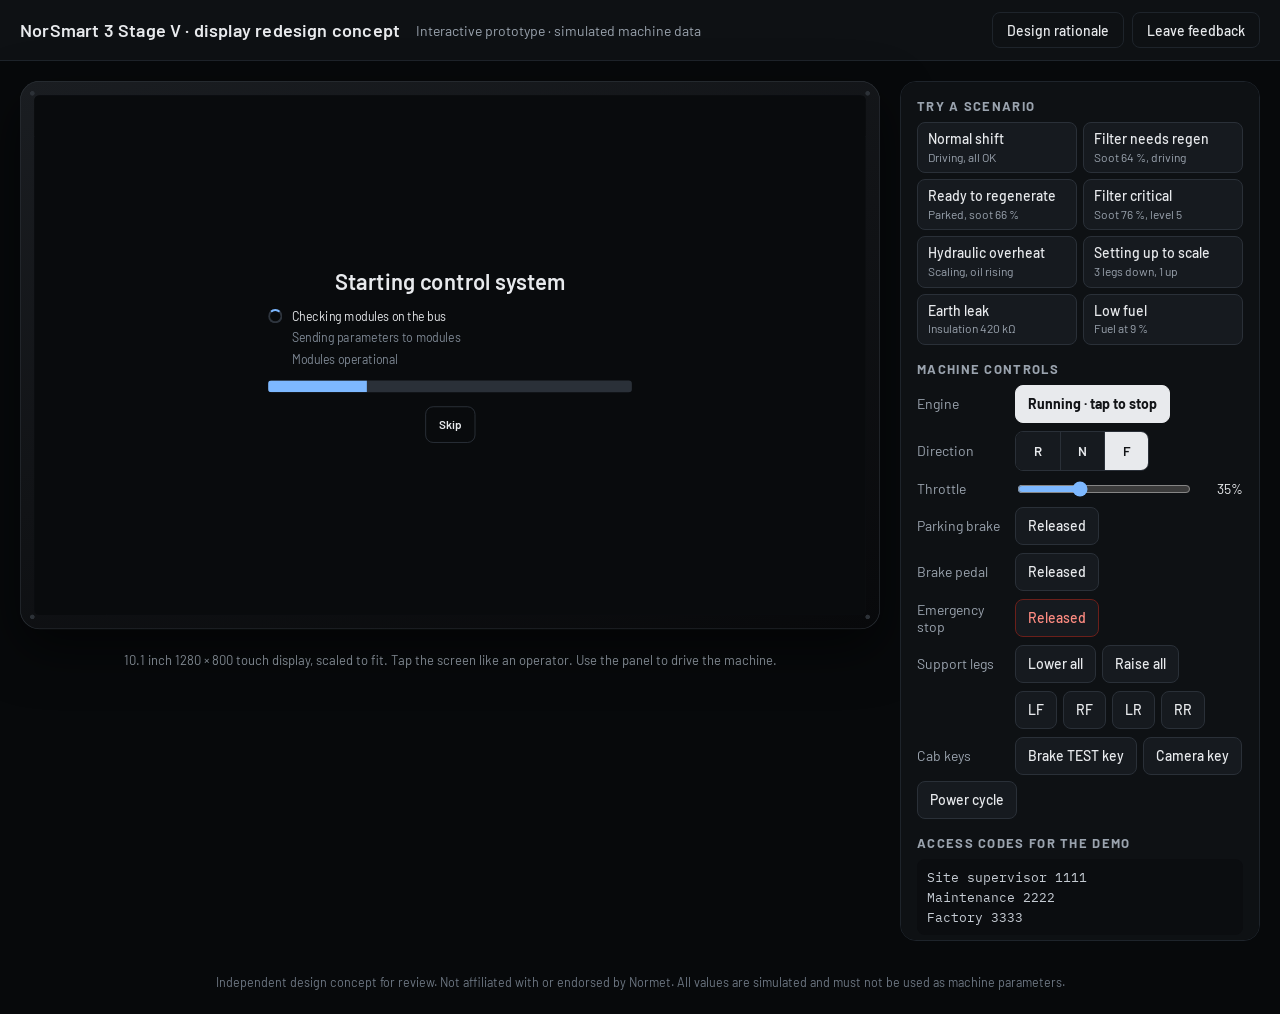
==== commit e20f4444: "Show three indicator chips in both languages so labels fit Co-Authored-By: Claude Opus 5.5 <noreply@" ====
--- a/index.html
+++ b/index.html
@@ -8,7 +8,7 @@
 <link rel="preconnect" href="https://fonts.googleapis.com">
 <link rel="preconnect" href="https://fonts.gstatic.com" crossorigin>
 <link href="https://fonts.googleapis.com/css2?family=Barlow:wght@400;500;600;700;800&family=Barlow+Condensed:wght@500;600;700&family=IBM+Plex+Mono:wght@500&display=swap" rel="stylesheet">
-<link rel="stylesheet" href="styles.css?v=3">
+<link rel="stylesheet" href="styles.css?v=5">
 <link rel="icon" href="data:image/svg+xml,%3Csvg xmlns='http://www.w3.org/2000/svg' viewBox='0 0 24 24'%3E%3Crect width='24' height='24' rx='5' fill='%23121417'/%3E%3Cpath d='M5 17a7 7 0 1 1 14 0' fill='none' stroke='%237DB8FF' stroke-width='2.2' stroke-linecap='round'/%3E%3Cpath d='M12 15l3.5-3.5' stroke='%23E8EAED' stroke-width='2.2' stroke-linecap='round'/%3E%3C/svg%3E">
 </head>
 <body>
@@ -91,7 +91,7 @@
 
 <p class="foot" data-i18n="Independent design concept for review. Not affiliated with or endorsed by Normet. All values are simulated and must not be used as machine parameters.">Independent design concept for review. Not affiliated with or endorsed by Normet. All values are simulated and must not be used as machine parameters.</p>
 
-<script src="i18n.js?v=3"></script>
-<script src="app.js?v=3"></script>
+<script src="i18n.js?v=5"></script>
+<script src="app.js?v=5"></script>
 </body>
 </html>
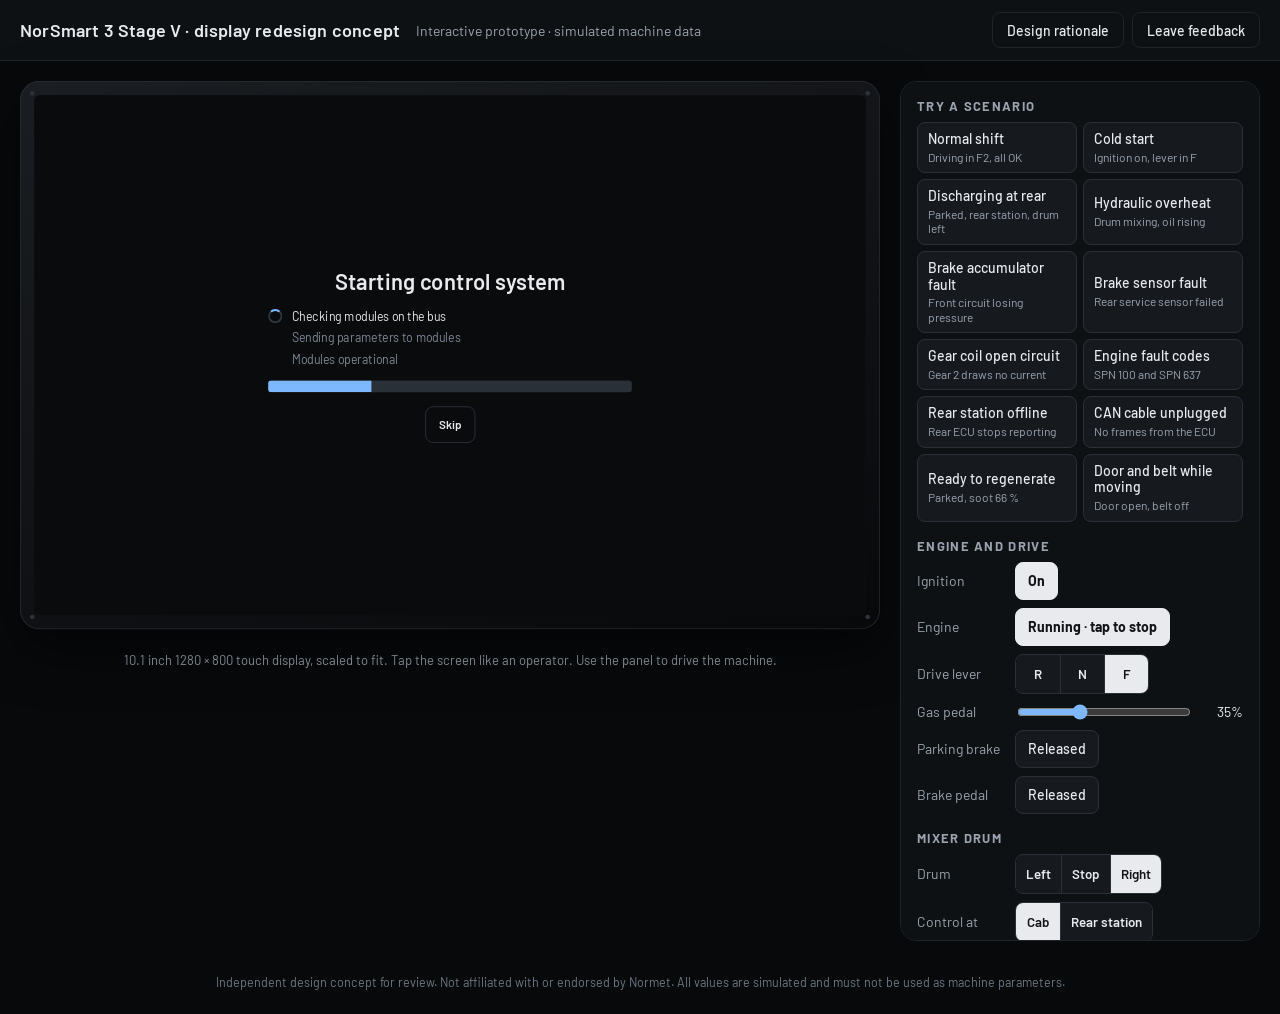
==== commit df381cbb: "Rebuild the display on the BYM6 CAN database - tools/dbc2js.py converts BYM6.dbc into can-db.js (16 " ====
--- a/index.html
+++ b/index.html
@@ -4,11 +4,11 @@
 <meta charset="utf-8">
 <meta name="viewport" content="width=device-width, initial-scale=1">
 <title>NorSmart HMI Concept</title>
-<meta name="description" content="Interactive redesign concept for the NorSmart 3 Stage V machine display, in English and Turkish. Simulated data.">
+<meta name="description" content="Interactive redesign concept for the NorSmart 3 Stage V machine display, built on the BYM6 CAN database. English and Turkish. Simulated data.">
 <link rel="preconnect" href="https://fonts.googleapis.com">
 <link rel="preconnect" href="https://fonts.gstatic.com" crossorigin>
 <link href="https://fonts.googleapis.com/css2?family=Barlow:wght@400;500;600;700;800&family=Barlow+Condensed:wght@500;600;700&family=IBM+Plex+Mono:wght@500&display=swap" rel="stylesheet">
-<link rel="stylesheet" href="styles.css?v=5">
+<link rel="stylesheet" href="styles.css?v=7">
 <link rel="icon" href="data:image/svg+xml,%3Csvg xmlns='http://www.w3.org/2000/svg' viewBox='0 0 24 24'%3E%3Crect width='24' height='24' rx='5' fill='%23121417'/%3E%3Cpath d='M5 17a7 7 0 1 1 14 0' fill='none' stroke='%237DB8FF' stroke-width='2.2' stroke-linecap='round'/%3E%3Cpath d='M12 15l3.5-3.5' stroke='%23E8EAED' stroke-width='2.2' stroke-linecap='round'/%3E%3C/svg%3E">
 </head>
 <body>
@@ -38,28 +38,37 @@
     </div>
 
     <div class="grp">
-      <h2 data-i18n="Machine controls">Machine controls</h2>
+      <h2 data-i18n="Engine and drive">Engine and drive</h2>
+      <div class="row"><span class="lbl" data-i18n="Ignition">Ignition</span><button class="pbtn" data-p="ign" id="pIgn"></button></div>
       <div class="row"><span class="lbl" data-i18n="Engine">Engine</span><button class="pbtn" data-p="engine" id="pEngine"></button></div>
-      <div class="row"><span class="lbl" data-i18n="Direction">Direction</span><div class="seg" id="pDir"><button data-p="dir" data-v="R">R</button><button data-p="dir" data-v="N">N</button><button data-p="dir" data-v="F">F</button></div></div>
-      <div class="row"><span class="lbl" data-i18n="Throttle">Throttle</span><input type="range" id="pThrottle" min="0" max="100" value="35" aria-label="Throttle" data-i18n-aria="Throttle"><span id="pThrottleV" style="width:44px;text-align:right;font-size:14px">35%</span></div>
+      <div class="row"><span class="lbl" data-i18n="Drive lever">Drive lever</span><div class="seg" id="pDir"><button data-p="dir" data-v="R">R</button><button data-p="dir" data-v="N">N</button><button data-p="dir" data-v="F">F</button></div></div>
+      <div class="row"><span class="lbl" data-i18n="Gas pedal">Gas pedal</span><input type="range" id="pThrottle" min="0" max="100" value="35" aria-label="Gas pedal" data-i18n-aria="Gas pedal"><span id="pThrottleV" style="width:44px;text-align:right;font-size:14px">35%</span></div>
       <div class="row"><span class="lbl" data-i18n="Parking brake">Parking brake</span><button class="pbtn" data-p="park" id="pPark"></button></div>
       <div class="row"><span class="lbl" data-i18n="Brake pedal">Brake pedal</span><button class="pbtn" data-p="pedal" id="pPedal"></button></div>
-      <div class="row"><span class="lbl" data-i18n="Emergency stop">Emergency stop</span><button class="pbtn estop danger" data-p="estop" id="pEstop"></button></div>
-      <div class="row"><span class="lbl" data-i18n="Support legs">Support legs</span>
-        <button class="pbtn" data-p="legs" data-v="down" data-i18n="Lower all">Lower all</button>
-        <button class="pbtn" data-p="legs" data-v="up" data-i18n="Raise all">Raise all</button>
-      </div>
-      <div class="row"><span class="lbl"></span>
-        <button class="pbtn" data-p="leg" data-v="0" id="pLeg0" data-i18n="LF">LF</button>
-        <button class="pbtn" data-p="leg" data-v="1" id="pLeg1" data-i18n="RF">RF</button>
-        <button class="pbtn" data-p="leg" data-v="2" id="pLeg2" data-i18n="LR">LR</button>
-        <button class="pbtn" data-p="leg" data-v="3" id="pLeg3" data-i18n="RR">RR</button>
-      </div>
-      <div class="row"><span class="lbl" data-i18n="Cab keys">Cab keys</span>
-        <button class="pbtn" data-p="test" data-i18n="Brake TEST key">Brake TEST key</button>
-        <button class="pbtn" data-p="camera" data-i18n="Camera key">Camera key</button>
-        <button class="pbtn" data-p="reboot" data-i18n="Power cycle">Power cycle</button>
-      </div>
+    </div>
+
+    <div class="grp">
+      <h2 data-i18n="Mixer drum">Mixer drum</h2>
+      <div class="row"><span class="lbl" data-i18n="Drum">Drum</span><div class="seg" id="pDrum"><button data-p="drum" data-v="-1" data-i18n="Left">Left</button><button data-p="drum" data-v="0" data-i18n="Stop">Stop</button><button data-p="drum" data-v="1" data-i18n="Right">Right</button></div></div>
+      <div class="row"><span class="lbl" data-i18n="Control at">Control at</span><div class="seg" id="pCtrl"><button data-p="ctrl" data-v="front" data-i18n="Cab">Cab</button><button data-p="ctrl" data-v="rear" data-i18n="Rear station">Rear station</button></div></div>
+      <div class="row"><span class="lbl" data-i18n="Drum lock">Drum lock</span><button class="pbtn" data-p="drumLock" id="pLock"></button></div>
+      <div class="row"><span class="lbl" data-i18n="Rear station">Rear station</span><button class="pbtn" data-p="mix" data-v="up" data-i18n="Mixer up">Mixer up</button><button class="pbtn" data-p="mix" data-v="down" data-i18n="Mixer down">Mixer down</button></div>
+      <div class="row"><span class="lbl"></span><button class="pbtn" data-p="half" data-v="up" data-i18n="Half-throttle +">Half-throttle +</button><button class="pbtn" data-p="half" data-v="down" data-i18n="Half-throttle −">Half-throttle −</button></div>
+    </div>
+
+    <div class="grp">
+      <h2 data-i18n="Cab and lights">Cab and lights</h2>
+      <div class="row"><span class="lbl" data-i18n="Doors">Doors</span><button class="pbtn" data-p="door" data-v="L" id="pDoorL" data-i18n="Left open">Left open</button><button class="pbtn" data-p="door" data-v="R" id="pDoorR" data-i18n="Right open">Right open</button></div>
+      <div class="row"><span class="lbl" data-i18n="Seat belt">Seat belt</span><button class="pbtn" data-p="belt" id="pBelt"></button></div>
+      <div class="row"><span class="lbl" data-i18n="Steering lock">Steering lock</span><button class="pbtn" data-p="steer" id="pSteer"></button></div>
+      <div class="row"><span class="lbl" data-i18n="Signals">Signals</span><button class="pbtn" data-p="signal" data-v="L" id="pSigL">◀</button><button class="pbtn" data-p="signal" data-v="H" id="pHaz" data-i18n="Hazard">Hazard</button><button class="pbtn" data-p="signal" data-v="R" id="pSigR">▶</button></div>
+      <div class="row"><span class="lbl" data-i18n="Lights">Lights</span><button class="pbtn" data-p="light" data-v="head" id="pHead" data-i18n="Headlights">Headlights</button><button class="pbtn" data-p="light" data-v="work" id="pWork" data-i18n="Work lamps">Work lamps</button><button class="pbtn" data-p="light" data-v="horn" data-i18n="Horn">Horn</button></div>
+    </div>
+
+    <div class="grp">
+      <h2 data-i18n="CAN bus faults">CAN bus faults</h2>
+      <div class="row"><span class="lbl" data-i18n="Simulate">Simulate</span><button class="pbtn danger" data-p="can" data-v="all" id="pCanAll" data-i18n="Unplug CAN">Unplug CAN</button><button class="pbtn danger" data-p="can" data-v="mrs" id="pCanMrs" data-i18n="Drop rear ECU">Drop rear ECU</button></div>
+      <div class="row"><span class="lbl" data-i18n="Cab keys">Cab keys</span><button class="pbtn" data-p="test" data-i18n="Brake TEST key">Brake TEST key</button><button class="pbtn" data-p="camera" data-i18n="Camera key">Camera key</button><button class="pbtn" data-p="reboot" data-i18n="Power cycle">Power cycle</button></div>
     </div>
 
     <div class="grp">
@@ -72,8 +81,10 @@
       <ul class="try">
         <li data-i18n="Switch the language with the EN / TR button at the top of the display.">Switch the language with the EN / TR button at the top of the display.</li>
         <li data-i18n="Pick “Ready to regenerate”, then run the regeneration on the Exhaust screen.">Pick “Ready to regenerate”, then run the regeneration on the Exhaust screen.</li>
-        <li data-i18n="Pick “Hydraulic overheat” and watch the alarm pop up and the gauge turn red.">Pick “Hydraulic overheat” and watch the alarm pop up and the gauge turn red.</li>
-        <li data-i18n="Lower the legs and try to drive. See how the display explains the block.">Lower the legs and try to drive. See how the display explains the block.</li>
+        <li data-i18n="Pick “Discharging at rear” and watch the drum on the Mixer screen.">Pick “Discharging at rear” and watch the drum on the Mixer screen.</li>
+        <li data-i18n="Pick “Brake sensor fault” and see Sensor fault instead of a false 0 bar.">Pick “Brake sensor fault” and see Sensor fault instead of a false 0 bar.</li>
+        <li data-i18n="Press Unplug CAN and see every value turn to ––.">Press Unplug CAN and see every value turn to ––.</li>
+        <li data-i18n="Open Diagnostics › CAN bus to watch the real BYM6 frames.">Open Diagnostics › CAN bus to watch the real BYM6 frames.</li>
         <li data-i18n="Service: log in as Maintenance and change a parameter. Then undo it.">Service: log in as Maintenance and change a parameter. Then undo it.</li>
         <li data-i18n="Press the Brake TEST key and run the brake test.">Press the Brake TEST key and run the brake test.</li>
         <li data-i18n="Switch to Day mode with the sun button at the top right.">Switch to Day mode with the sun button at the top right.</li>
@@ -91,7 +102,8 @@
 
 <p class="foot" data-i18n="Independent design concept for review. Not affiliated with or endorsed by Normet. All values are simulated and must not be used as machine parameters.">Independent design concept for review. Not affiliated with or endorsed by Normet. All values are simulated and must not be used as machine parameters.</p>
 
-<script src="i18n.js?v=5"></script>
-<script src="app.js?v=5"></script>
+<script src="can-db.js?v=7"></script>
+<script src="i18n.js?v=7"></script>
+<script src="app.js?v=7"></script>
 </body>
 </html>
--- a/styles.css
+++ b/styles.css
@@ -392,3 +392,66 @@
 .rail button span { text-align: center; line-height: 1.15; padding: 0 2px; }
 .indrow { flex: 1; min-width: 0; display: flex; gap: 10px; overflow: hidden; }
 .indrow .ind { flex: 0 1 auto; min-width: 72px; overflow: hidden; text-overflow: ellipsis; display: block; line-height: 46px; }
+
+/* ---------- BYM6 CAN build ---------- */
+.nodata { display: flex; align-items: center; gap: 12px; padding: 10px 14px; border-radius: 12px; background: var(--redSoft); border: 2px solid var(--red); color: var(--txt); flex: none; }
+.nodata svg { width: 26px; height: 26px; color: var(--redTxt); flex: none; }
+.nodata b { font-size: 18px; }
+.nodata span { flex: 1; color: var(--txt2); font-size: 15px; }
+.srcnote { display: flex; gap: 10px; align-items: center; padding: 10px 14px; border-radius: 12px; border: 1px dashed var(--line3); color: var(--mut); font-size: 14px; line-height: 1.35; }
+.srcnote svg { width: 20px; height: 20px; flex: none; }
+
+.sigrow { display: flex; align-items: center; gap: 10px; min-height: 34px; }
+.sig { width: 40px; height: 34px; border-radius: 8px; display: flex; align-items: center; justify-content: center; color: var(--line3); border: 1px solid var(--line2); }
+.sig svg { width: 24px; height: 24px; }
+.sig.on { color: #0F2A12; background: #4CC38A; border-color: #4CC38A; }
+
+.bgrid { display: grid; grid-template-columns: repeat(3, minmax(0,1fr)); gap: 10px; }
+.bcell { background: var(--panel2); border-radius: 10px; padding: 8px 10px; display: flex; flex-direction: column; gap: 6px; border: 1px solid transparent; }
+.bcell.alarm { border-color: var(--red); background: var(--redSoft); }
+.bcell.sensor { border-color: var(--amber); }
+.bcell .card-h .pill { height: 24px; font-size: 12px; padding: 0 8px; }
+.brow { display: flex; justify-content: space-between; align-items: baseline; font-size: 14px; color: var(--mut); }
+.brow b { font-size: 20px; color: var(--txt); }
+.brow small { font-size: 12px; }
+.sensbad { color: var(--amberTxt); font-weight: 700; font-size: 15px; }
+
+.lever { display: grid; grid-template-columns: 150px minmax(0,1fr) 70px 56px; gap: 12px; align-items: center; min-height: 40px; font-size: 16px; }
+.lever b { text-align: right; font-size: 22px; }
+.lever b small { font: 500 13px Barlow, sans-serif; color: var(--mut); }
+
+.dtc { background: var(--panel2); border-radius: 10px; padding: 10px 14px; border-left: 0; }
+
+.canrow { display: flex; align-items: center; gap: 8px; min-height: 38px; padding: 0 8px; border-radius: 8px; background: var(--panel2); border: 2px solid transparent; font-size: 13px; width: 100%; text-align: left; white-space: nowrap; }
+.canrow.sel { border-color: var(--accent); }
+.canrow .hex { flex: 1; color: var(--txt2); letter-spacing: .02em; }
+.canrow .age { width: 56px; text-align: right; color: var(--mut); font-size: 12px; }
+.canrow.stale { background: var(--redSoft); }
+.canrow.stale .hex { color: var(--mut); }
+.cantbl td, .cantbl th { padding: 7px 8px; font-size: 13px; }
+.cantbl td.mono { font-size: 12.5px; }
+.cantbl .note { font-family: 'Barlow', sans-serif; font-size: 12.5px; color: var(--amberTxt); margin-top: 2px; }
+.assumed { color: var(--amberTxt); font-weight: 700; margin-left: 2px; }
+
+/* mixer drawing */
+.mixmap { position: relative; width: 460px; flex: none; overflow: hidden; }
+.truck { position: absolute; left: 20px; right: 20px; top: 110px; height: 230px; }
+.truck .cab { position: absolute; left: 0; top: 40px; width: 110px; height: 130px; border-radius: 16px 10px 6px 6px; background: var(--panel3); border: 2px solid var(--line3); display: flex; flex-direction: column; align-items: center; justify-content: center; gap: 4px; font-size: 15px; color: var(--mut); }
+.truck .rearst { position: absolute; right: 0; top: 100px; width: 70px; height: 70px; border-radius: 8px; background: var(--panel3); border: 2px solid var(--line3); display: flex; flex-direction: column; align-items: center; justify-content: center; gap: 2px; font-size: 12px; color: var(--mut); text-align: center; line-height: 1.15; }
+.truck .ctl { border-color: var(--accent); color: var(--txt); background: var(--accentBg); }
+.truck .ctl b { font-size: 12px; color: var(--accent); }
+.truck .rearst.off { border-style: dashed; border-color: var(--amber); }
+.truck .drum { position: absolute; left: 124px; top: 10px; width: 216px; height: 150px; border-radius: 48% 52% 40% 60% / 50% 50% 50% 50%; background: var(--line3); overflow: hidden; transform: rotate(-10deg); border: 3px solid var(--line3); }
+.truck .drum .stripes { position: absolute; inset: -40px -200px; background: repeating-linear-gradient(115deg, transparent 0 22px, rgba(255,255,255,.10) 22px 40px); }
+.truck .drum.spinR .stripes { animation: drumR 1.2s linear infinite; }
+.truck .drum.spinL .stripes { animation: drumL 1.2s linear infinite; }
+.truck .drum.spinR, .truck .drum.spinL { border-color: var(--accent); }
+.truck .drum.locked { border-color: var(--amber); }
+@keyframes drumR { to { transform: translateX(43px); } }
+@keyframes drumL { to { transform: translateX(-43px); } }
+.lockbadge { position: absolute; left: 50%; top: 50%; transform: translate(-50%,-50%) rotate(10deg); display: inline-flex; align-items: center; gap: 6px; background: var(--amber); color: var(--amberInk); font-weight: 700; padding: 4px 10px; border-radius: 8px; font-size: 14px; }
+.lockbadge svg { width: 16px; height: 16px; }
+.truck .chassis { position: absolute; left: 0; right: 0; top: 172px; height: 12px; border-radius: 4px; background: var(--line3); }
+.truck .wheel { position: absolute; top: 172px; width: 52px; height: 52px; border-radius: 26px; background: var(--panel2); border: 6px solid var(--line3); }
+.drumtxt { position: absolute; left: 20px; right: 20px; top: 370px; text-align: center; }
+@media (prefers-reduced-motion: reduce) { .truck .drum .stripes { animation: none !important; } }
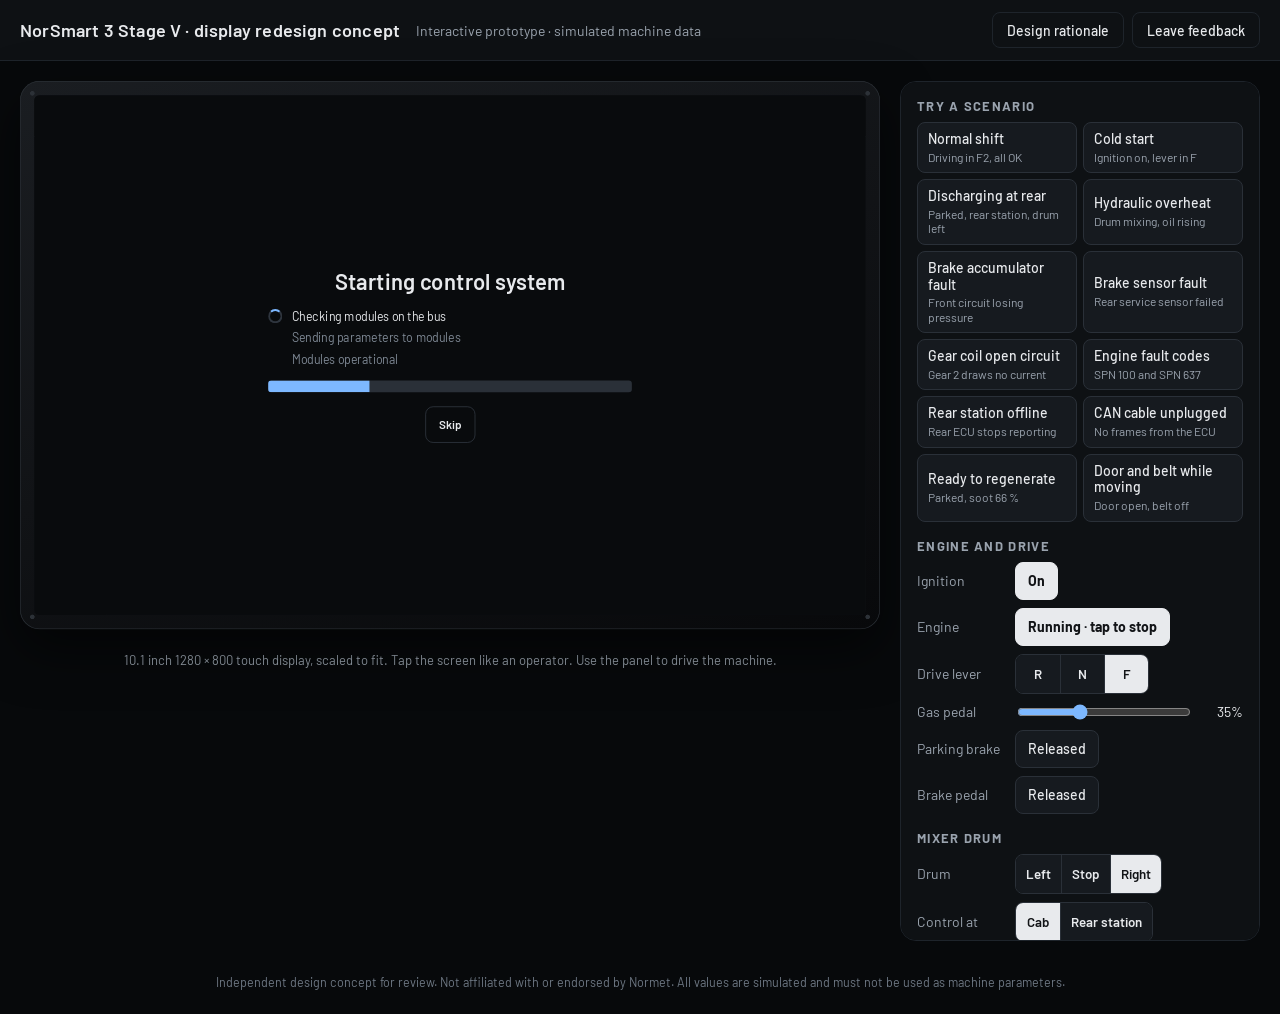
==== commit 4a4c6e9d: "Use the BYM pictograms for lamps, gauges, brakes and alerts - tools/pictograms.py converts BYM_PNG.x" ====
--- a/index.html
+++ b/index.html
@@ -8,7 +8,7 @@
 <link rel="preconnect" href="https://fonts.googleapis.com">
 <link rel="preconnect" href="https://fonts.gstatic.com" crossorigin>
 <link href="https://fonts.googleapis.com/css2?family=Barlow:wght@400;500;600;700;800&family=Barlow+Condensed:wght@500;600;700&family=IBM+Plex+Mono:wght@500&display=swap" rel="stylesheet">
-<link rel="stylesheet" href="styles.css?v=7">
+<link rel="stylesheet" href="styles.css?v=8">
 <link rel="icon" href="data:image/svg+xml,%3Csvg xmlns='http://www.w3.org/2000/svg' viewBox='0 0 24 24'%3E%3Crect width='24' height='24' rx='5' fill='%23121417'/%3E%3Cpath d='M5 17a7 7 0 1 1 14 0' fill='none' stroke='%237DB8FF' stroke-width='2.2' stroke-linecap='round'/%3E%3Cpath d='M12 15l3.5-3.5' stroke='%23E8EAED' stroke-width='2.2' stroke-linecap='round'/%3E%3C/svg%3E">
 </head>
 <body>
@@ -102,8 +102,8 @@
 
 <p class="foot" data-i18n="Independent design concept for review. Not affiliated with or endorsed by Normet. All values are simulated and must not be used as machine parameters.">Independent design concept for review. Not affiliated with or endorsed by Normet. All values are simulated and must not be used as machine parameters.</p>
 
-<script src="can-db.js?v=7"></script>
-<script src="i18n.js?v=7"></script>
-<script src="app.js?v=7"></script>
+<script src="can-db.js?v=8"></script>
+<script src="i18n.js?v=8"></script>
+<script src="app.js?v=8"></script>
 </body>
 </html>
--- a/styles.css
+++ b/styles.css
@@ -455,3 +455,51 @@
 .truck .wheel { position: absolute; top: 172px; width: 52px; height: 52px; border-radius: 26px; background: var(--panel2); border: 6px solid var(--line3); }
 .drumtxt { position: absolute; left: 20px; right: 20px; top: 370px; text-align: center; }
 @media (prefers-reduced-motion: reduce) { .truck .drum .stripes { animation: none !important; } }
+
+/* ---------- BYM pictograms (CSS masks, coloured by state) ---------- */
+.pic { display: inline-block; flex: none; width: 1.55em; height: 1.2em; background-color: currentColor; -webkit-mask-position: center; mask-position: center; -webkit-mask-size: contain; mask-size: contain; -webkit-mask-repeat: no-repeat; mask-repeat: no-repeat; vertical-align: middle; }
+.pic.flip { transform: scaleX(-1); }
+.pic.lg { width: 52px; height: 40px; }
+.pic.lampic { width: 30px; height: 24px; }
+.ind { gap: 8px; }
+.ind .pic { width: 26px; height: 22px; }
+.indrow .ind { display: inline-flex; align-items: center; }
+.indcell .pic.lampic { color: var(--line3); }
+.indcell.on-info .pic.lampic { color: var(--txt); }
+.indcell.on-warn .pic.lampic { color: var(--amber); }
+.indcell.on-alarm .pic.lampic { color: var(--redTxt); }
+.gauge .gl { display: flex; align-items: center; gap: 10px; }
+.gauge .gl .pic { width: 30px; height: 24px; color: var(--mut); }
+.gauge.st-warn .gl .pic { color: var(--amberTxt); }
+.gauge.st-alarm .gl .pic { color: var(--redTxt); }
+.bhead { display: inline-flex; align-items: center; gap: 6px; font-size: 16px; font-weight: 600; }
+.bhead .pic { width: 26px; height: 20px; color: var(--mut); }
+.bcell.alarm .bhead .pic { color: var(--redTxt); }
+.bcell.sensor .bhead .pic { color: var(--amberTxt); }
+.sig .pic { width: 26px; height: 18px; }
+.sig.on .pic { color: #0F2A12; }
+.tt { width: 44px; height: 34px; border-radius: 8px; display: flex; align-items: center; justify-content: center; color: var(--line3); border: 1px solid var(--line2); }
+.tt .pic { width: 30px; height: 24px; }
+.tt.on-info { color: var(--txt); border-color: var(--line3); }
+.tt.on-warn { color: var(--amber); border-color: var(--amber); }
+.tt.on-alarm { color: var(--redTxt); border-color: var(--red); background: var(--redSoft); }
+.pillpic { gap: 6px; }
+.pillpic .pic { width: 22px; height: 18px; }
+.iconval { display: inline-flex; align-items: center; gap: 6px; }
+.iconval .pic { width: 26px; height: 22px; color: var(--mut); }
+.rowpic { flex: none; width: 40px; height: 40px; display: flex; align-items: center; justify-content: center; color: var(--txt2); }
+.rowpic .pic { width: 36px; height: 30px; }
+.arow .sev { width: 30px; height: 30px; font-size: 18px; }
+.titlepic { display: flex; align-items: center; gap: 14px; }
+.titlepic .pic.lg { color: var(--txt2); }
+.dialog.alarm .titlepic .pic.lg { color: var(--redTxt); }
+.kvl { display: inline-flex; align-items: center; gap: 8px; }
+.kvl .pic { width: 24px; height: 20px; color: var(--mut); }
+.lockbadge .pic { width: 16px; height: 18px; }
+.drumline { display: flex; align-items: center; gap: 10px; width: 100%; min-height: 44px; padding: 0 12px; border-radius: 10px; background: var(--panel2); border: 1px solid var(--line); font-size: 15px; text-align: left; }
+.drumline svg { width: 22px; height: 22px; color: var(--mut); flex: none; }
+.drumline .accc { color: var(--accent); font-weight: 600; }
+.drumline .warnc { display: inline-flex; align-items: center; gap: 4px; color: var(--amberTxt); font-weight: 600; }
+.drumline .warnc .pic { width: 14px; height: 18px; }
+.drumline .num { font-size: 18px; color: var(--txt); }
+.pic.none { background: none; }
